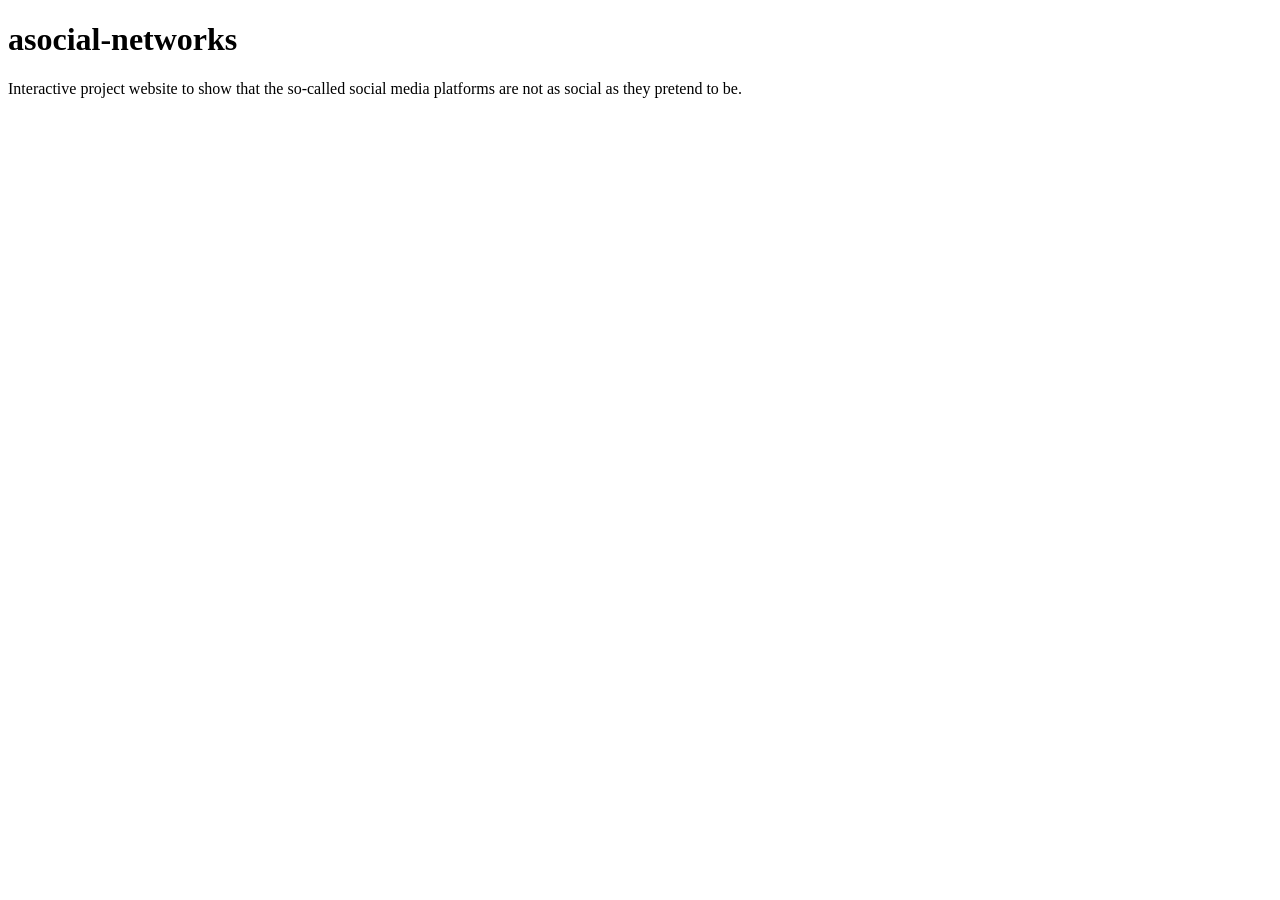
==== index.html @ 5f065f76 "Add minimal GitHub Pages website entry point" ====
<!DOCTYPE html>
<html lang="en">
<head>
  <meta charset="UTF-8" />
  <meta name="viewport" content="width=device-width, initial-scale=1.0" />
  <title>asocial-networks</title>
</head>
<body>
  <main>
    <h1>asocial-networks</h1>
    <p>
      Interactive project website to show that the so-called social media
      platforms are not as social as they pretend to be.
    </p>
  </main>
</body>
</html>
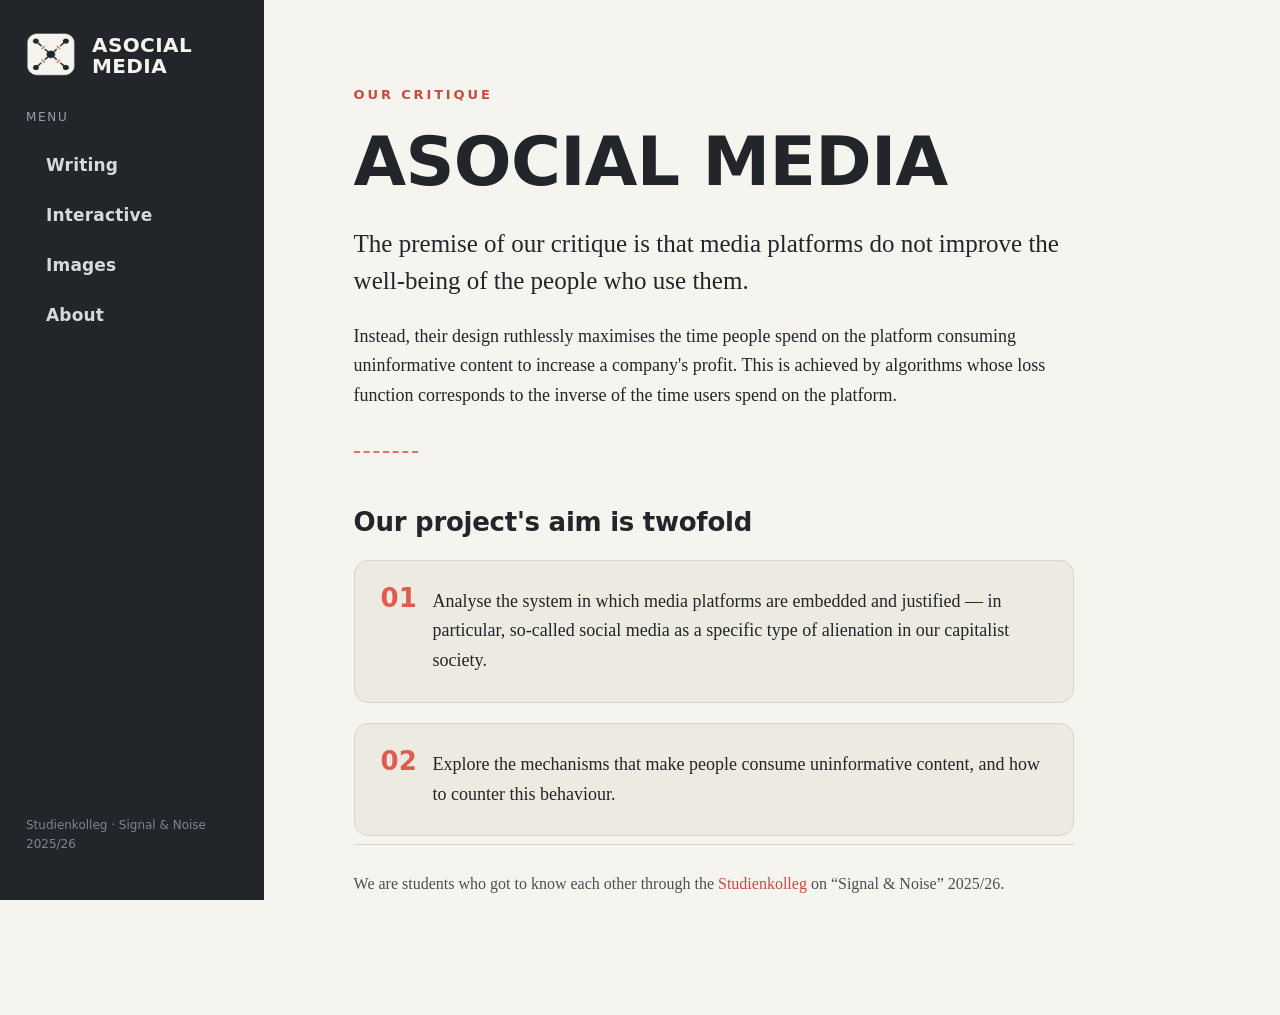
==== commit 3111de00: "add initial webpage template" ====
--- a/index.html
+++ b/index.html
@@ -3,15 +3,72 @@
 <head>
   <meta charset="UTF-8" />
   <meta name="viewport" content="width=device-width, initial-scale=1.0" />
-  <title>asocial-networks</title>
+  <title>ASOCIAL MEDIA</title>
+  <meta name="description" content="A student critique of media platforms: how their design maximises time-on-platform for profit, and how to counter it." />
+  <link rel="icon" type="image/png" href="images/asocial_media_icon.png" />
+  <link rel="stylesheet" href="styles.css" />
 </head>
 <body>
-  <main>
-    <h1>asocial-networks</h1>
-    <p>
-      Interactive project website to show that the so-called social media
-      platforms are not as social as they pretend to be.
-    </p>
+  <aside class="sidebar">
+    <a class="brand" href="index.html">
+      <img class="brand__icon" src="images/asocial_media_icon.png" alt="Asocial Media icon" />
+      <h1 class="brand__title"><span>Asocial</span><span>Media</span></h1>
+    </a>
+
+    <p class="sidebar__tag">Menu</p>
+    <nav class="nav">
+      <a href="writing/">Writing</a>
+      <a href="interactive/">Interactive</a>
+      <a href="images/">Images</a>
+      <a href="about/">About</a>
+    </nav>
+
+    <p class="sidebar__foot">Studienkolleg &middot; Signal &amp; Noise 2025/26</p>
+  </aside>
+
+  <main class="content">
+    <div class="page">
+      <p class="eyebrow">Our critique</p>
+      <h1 class="headline">Asocial Media</h1>
+
+      <p class="lede">
+        The premise of our critique is that media platforms do not improve the
+        well-being of the people who use them.
+      </p>
+
+      <p>
+        Instead, their design ruthlessly maximises the time people spend on the
+        platform consuming uninformative content to increase a company's profit.
+        This is achieved by algorithms whose loss function corresponds to the
+        inverse of the time users spend on the platform.
+      </p>
+
+      <hr class="rule" />
+
+      <h2>Our project's aim is twofold</h2>
+      <ol class="aims">
+        <li>
+          <p>
+            Analyse the system in which media platforms are embedded and
+            justified &mdash; in particular, so-called social media as a specific type of
+            alienation in our capitalist society.
+          </p>
+        </li>
+        <li>
+          <p>
+            Explore the mechanisms that make people consume uninformative
+            content, and how to counter this behaviour.
+          </p>
+        </li>
+      </ol>
+
+      <p class="note">
+        We are students who got to know each other through the
+        <a href="https://uni-tuebingen.de/en/forschung/zentren-und-institute/tuebinger-forum-fuer-wissenschaftskulturen-tfw/studienkolleg/archiv/studienkolleg-20252026/"
+           target="_blank" rel="noopener">Studienkolleg</a>
+        on &ldquo;Signal &amp; Noise&rdquo; 2025/26.
+      </p>
+    </div>
   </main>
 </body>
 </html>
--- a/styles.css
+++ b/styles.css
@@ -0,0 +1,291 @@
+/* ==========================================================================
+   ASOCIAL MEDIA — shared styles
+   Palette sampled from the project icon:
+   paper #f6f4ef · ink #22252a · coral #e05a4e
+   ========================================================================== */
+
+:root {
+  --paper:      #f6f4ef;
+  --paper-soft: #edeae1;
+  --ink:        #22252a;
+  --ink-soft:   #4a4e55;
+  --coral:      #e05a4e;
+  --coral-dim:  #c94a3f;
+  --line:       #d9d5c9;
+
+  --sidebar-w: 264px;
+
+  --serif: "Iowan Old Style", "Palatino Linotype", "Georgia", "Times New Roman", serif;
+  --sans:  "Helvetica Neue", "Inter", system-ui, -apple-system, "Segoe UI", Arial, sans-serif;
+}
+
+* { box-sizing: border-box; }
+
+html { -webkit-text-size-adjust: 100%; }
+
+body {
+  margin: 0;
+  background: var(--paper);
+  color: var(--ink);
+  font-family: var(--serif);
+  font-size: 18px;
+  line-height: 1.65;
+  -webkit-font-smoothing: antialiased;
+  text-rendering: optimizeLegibility;
+}
+
+a { color: var(--coral-dim); text-decoration: none; }
+a:hover { color: var(--coral); text-decoration: underline; text-underline-offset: 3px; }
+
+/* ---------- Sidebar ------------------------------------------------------- */
+
+.sidebar {
+  position: fixed;
+  top: 0; left: 0; bottom: 0;
+  width: var(--sidebar-w);
+  background: var(--ink);
+  color: var(--paper);
+  padding: 30px 26px 34px;
+  display: flex;
+  flex-direction: column;
+  z-index: 10;
+}
+
+.brand {
+  display: flex;
+  align-items: center;
+  gap: 14px;
+  text-decoration: none;
+  color: inherit;
+}
+.brand:hover { text-decoration: none; }
+
+.brand__icon {
+  width: 52px;
+  height: 52px;
+  border-radius: 13px;
+  display: block;
+  flex: 0 0 auto;
+}
+
+.brand__title {
+  font-family: var(--sans);
+  font-weight: 800;
+  font-size: 20px;
+  line-height: 1.05;
+  letter-spacing: 0.02em;
+  margin: 0;
+  text-transform: uppercase;
+}
+.brand__title span { display: block; }
+
+.sidebar__tag {
+  font-family: var(--sans);
+  font-size: 12px;
+  letter-spacing: 0.14em;
+  text-transform: uppercase;
+  color: #9aa0a8;
+  margin: 26px 0 12px;
+}
+
+/* ---------- Navigation ---------------------------------------------------- */
+
+.nav { display: flex; flex-direction: column; }
+
+.nav a {
+  font-family: var(--sans);
+  font-size: 17px;
+  font-weight: 600;
+  letter-spacing: 0.01em;
+  color: #d7d9dc;
+  padding: 11px 0 11px 18px;
+  border-left: 2px solid transparent;
+  transition: color .15s ease, border-color .15s ease, padding-left .15s ease;
+}
+.nav a:hover {
+  color: #fff;
+  text-decoration: none;
+  border-left-color: var(--coral);
+  padding-left: 22px;
+}
+.nav a[aria-current="page"] {
+  color: #fff;
+  border-left-color: var(--coral);
+}
+
+.sidebar__foot {
+  margin-top: auto;
+  padding-top: 24px;
+  font-family: var(--sans);
+  font-size: 12px;
+  line-height: 1.6;
+  color: #7f858d;
+}
+
+/* ---------- Main content -------------------------------------------------- */
+
+.content {
+  margin-left: var(--sidebar-w);
+  min-height: 100vh;
+  padding: 84px clamp(28px, 7vw, 120px) 96px;
+}
+
+.page { max-width: 720px; }
+
+.eyebrow {
+  font-family: var(--sans);
+  font-size: 13px;
+  font-weight: 700;
+  letter-spacing: 0.22em;
+  text-transform: uppercase;
+  color: var(--coral-dim);
+  margin: 0 0 18px;
+}
+
+h1.headline {
+  font-family: var(--sans);
+  font-weight: 800;
+  font-size: clamp(38px, 6.5vw, 68px);
+  line-height: 1.02;
+  letter-spacing: -0.01em;
+  text-transform: uppercase;
+  margin: 0 0 28px;
+}
+
+h2 {
+  font-family: var(--sans);
+  font-weight: 800;
+  font-size: 26px;
+  letter-spacing: -0.01em;
+  margin: 48px 0 16px;
+}
+
+.lede {
+  font-size: clamp(20px, 2.6vw, 25px);
+  line-height: 1.5;
+  margin: 0 0 30px;
+}
+
+.content p { margin: 0 0 22px; }
+
+/* Dashed coral rule — echoes the "broken connection" motif in the icon */
+.rule {
+  border: 0;
+  border-top: 2px dashed var(--coral);
+  width: 64px;
+  margin: 40px 0;
+  opacity: .85;
+}
+
+/* ---------- Aims (two-fold) ---------------------------------------------- */
+
+.aims {
+  list-style: none;
+  counter-reset: aim;
+  padding: 0;
+  margin: 8px 0 8px;
+  display: grid;
+  gap: 20px;
+}
+.aims li {
+  counter-increment: aim;
+  position: relative;
+  background: var(--paper-soft);
+  border: 1px solid var(--line);
+  border-radius: 14px;
+  padding: 26px 28px 26px 78px;
+}
+.aims li::before {
+  content: counter(aim, decimal-leading-zero);
+  position: absolute;
+  left: 26px; top: 24px;
+  font-family: var(--sans);
+  font-weight: 800;
+  font-size: 26px;
+  color: var(--coral);
+  line-height: 1;
+}
+.aims p { margin: 0; }
+
+/* ---------- Colophon / note ---------------------------------------------- */
+
+.note {
+  margin-top: 56px;
+  padding-top: 26px;
+  border-top: 1px solid var(--line);
+  font-size: 16px;
+  line-height: 1.6;
+  color: var(--ink-soft);
+}
+
+/* ---------- Section-page placeholders ------------------------------------ */
+
+.placeholder {
+  margin-top: 34px;
+  padding: 40px;
+  background: var(--paper-soft);
+  border: 1px solid var(--line);
+  border-radius: 16px;
+  font-family: var(--sans);
+  color: var(--ink-soft);
+}
+.placeholder strong { color: var(--ink); }
+
+/* Images gallery */
+.gallery {
+  display: grid;
+  grid-template-columns: repeat(auto-fill, minmax(180px, 1fr));
+  gap: 20px;
+  margin-top: 34px;
+}
+.gallery figure {
+  margin: 0;
+  background: var(--paper-soft);
+  border: 1px solid var(--line);
+  border-radius: 16px;
+  padding: 18px;
+  text-align: center;
+}
+.gallery img {
+  width: 100%;
+  height: auto;
+  border-radius: 12px;
+  display: block;
+}
+.gallery figcaption {
+  font-family: var(--sans);
+  font-size: 13px;
+  color: var(--ink-soft);
+  margin-top: 12px;
+}
+
+/* ---------- Responsive ---------------------------------------------------- */
+
+@media (max-width: 820px) {
+  .sidebar {
+    position: static;
+    width: auto;
+    flex-direction: column;
+    padding: 20px 22px 24px;
+  }
+  .sidebar__tag { display: none; }
+  .sidebar__foot { display: none; }
+  .nav {
+    flex-direction: row;
+    flex-wrap: wrap;
+    gap: 4px 10px;
+    margin-top: 18px;
+  }
+  .nav a {
+    padding: 8px 12px;
+    border-left: 0;
+    border-bottom: 2px solid transparent;
+    border-radius: 8px;
+  }
+  .nav a:hover { padding-left: 12px; border-left: 0; border-bottom-color: var(--coral); background: rgba(255,255,255,.06); }
+  .nav a[aria-current="page"] { border-left: 0; border-bottom-color: var(--coral); }
+  .content {
+    margin-left: 0;
+    padding: 42px 24px 72px;
+  }
+}
